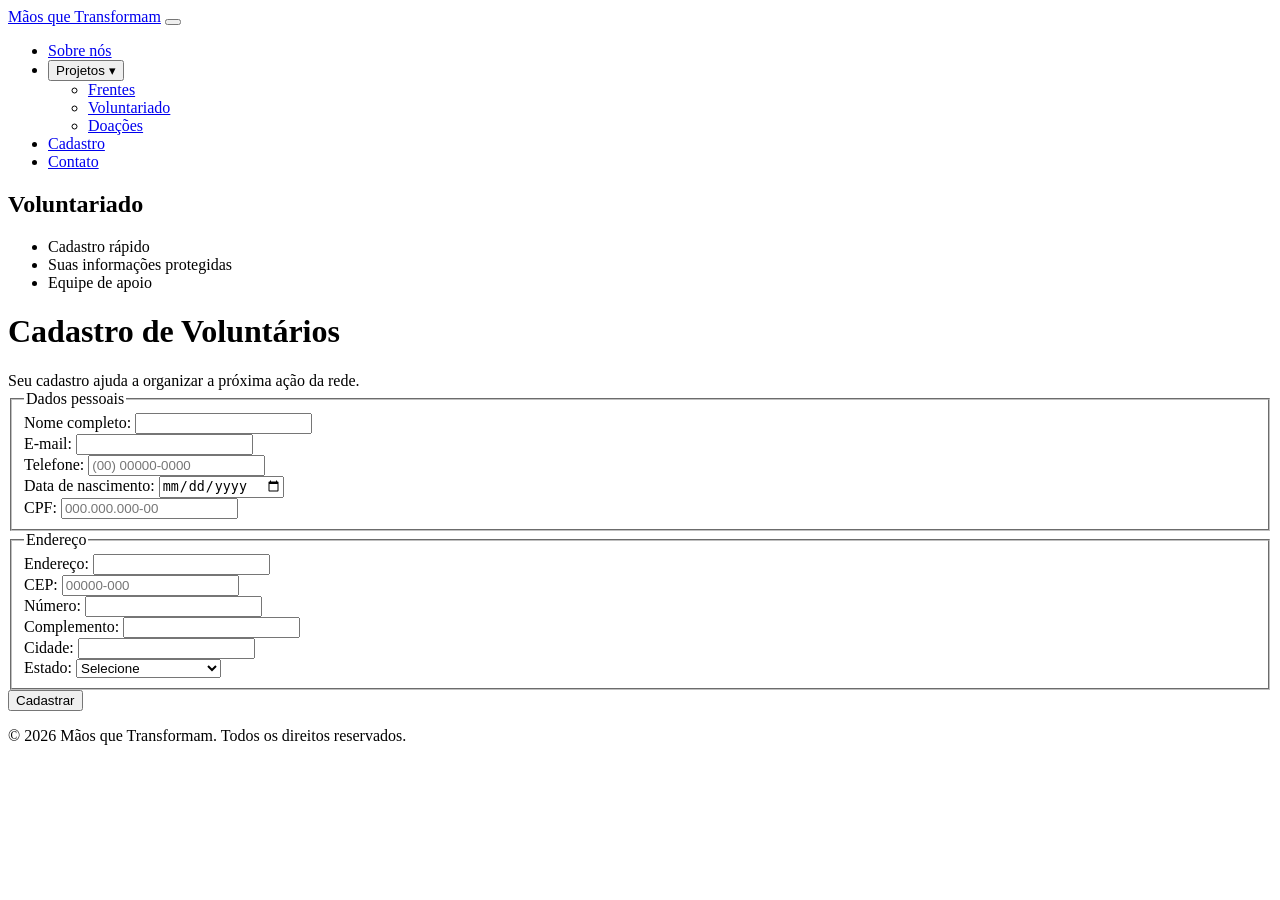
==== Desenvolvimento Front-End/Atividade prática 3/html/cadastro.html @ 722c33b4 "Update Atualizando conforme as atividades práticas são concluídas" ====
<!DOCTYPE html>
<html lang="pt-BR">
<head>
    <meta charset="UTF-8">
    <meta name="viewport" content="width=device-width, initial-scale=1.0">
    <title>Cadastro de Voluntários</title>
    <link rel="stylesheet" href="css/styles.css">
</head>
<body class="layout-sistema">
    <header class="menu-superior">
        <div class="container">
            <a class="marca link-animado" href="index.html">Mãos que Transformam</a>
            <button class="menu-toggle" type="button" aria-expanded="false" aria-controls="menu-principal" aria-label="Abrir menu">
                <span></span>
                <span></span>
                <span></span>
            </button>
            <nav class="nav-principal" aria-label="Navegação principal">
                <ul class="lista-menu" id="menu-principal">
                    <li><a class="link-animado" href="index.html#sobre">Sobre nós</a></li>
                    <li class="menu-dropdown">
                        <button class="dropdown-toggle" type="button" aria-expanded="false" aria-controls="submenu-projetos">
                            <span>Projetos</span>
                            <span class="caret">▾</span>
                        </button>
                        <ul class="submenu" id="submenu-projetos">
                            <li><a href="projetos.html#frentes">Frentes</a></li>
                            <li><a href="projetos.html#voluntariado">Voluntariado</a></li>
                            <li><a href="projetos.html#doacoes">Doações</a></li>
                        </ul>
                    </li>
                    <li><a class="link-animado" href="cadastro.html" aria-current="page">Cadastro</a></li>
                    <li><a class="link-animado" href="index.html#contato">Contato</a></li>
                </ul>
            </nav>
        </div>
    </header>

    <aside class="mural-avisos">
        <h2>Voluntariado</h2>
        <ul>
            <li>Cadastro rápido</li>
            <li>Suas informações protegidas</li>
            <li>Equipe de apoio</li>
        </ul>
    </aside>

    <main>
        <div class="formulario-container">
            <h1 class="titulo-boas-vindas">Cadastro de Voluntários</h1>
            <div class="alerta-sistema">Seu cadastro ajuda a organizar a próxima ação da rede.</div>

            <form action="#" method="POST">
                <fieldset>
                    <legend>Dados pessoais</legend>

                    <div class="grupo-campo">
                        <label for="nome_completo">Nome completo:</label>
                        <input class="input-moderno" type="text" id="nome_completo" name="nome_completo" autocomplete="name" required>
                    </div>

                    <div class="grupo-campo">
                        <label for="email">E-mail:</label>
                        <input class="input-moderno" type="email" id="email" name="email" autocomplete="email" required>
                    </div>

                    <div class="grupo-campo">
                        <label for="telefone">Telefone:</label>
                        <input
                            class="input-moderno"
                            type="tel"
                            id="telefone"
                            name="telefone"
                            autocomplete="tel"
                            placeholder="(00) 00000-0000"
                            pattern="\(\d{2}\)\s\d{4,5}-\d{4}"
                            title="Digite o telefone no formato (00) 00000-0000"
                            required>
                    </div>

                    <div class="grupo-campo">
                        <label for="data_nascimento">Data de nascimento:</label>
                        <input class="input-moderno" type="date" id="data_nascimento" name="data_nascimento" autocomplete="bday" required>
                    </div>

                    <div class="grupo-campo">
                        <label for="cpf">CPF:</label>
                        <input
                            class="input-moderno"
                            type="text"
                            id="cpf"
                            name="cpf"
                            inputmode="numeric"
                            placeholder="000.000.000-00"
                            maxlength="14"
                            pattern="[0-9]{3}\.[0-9]{3}\.[0-9]{3}-[0-9]{2}"
                            title="Digite o CPF no formato 000.000.000-00"
                            required>
                    </div>
                </fieldset>

                <fieldset>
                    <legend>Endereço</legend>

                    <div class="grupo-campo">
                        <label for="endereco">Endereço:</label>
                        <input class="input-moderno" type="text" id="endereco" name="endereco" required>
                    </div>

                    <div class="grupo-campo">
                        <label for="cep">CEP:</label>
                        <input
                            class="input-moderno"
                            type="text"
                            id="cep"
                            name="cep"
                            inputmode="numeric"
                            autocomplete="postal-code"
                            placeholder="00000-000"
                            pattern="\d{5}-\d{3}"
                            title="Digite o CEP no formato 00000-000"
                            required>
                    </div>

                    <div class="grupo-campo">
                        <label for="numero">Número:</label>
                        <input class="input-moderno" type="number" id="numero" name="numero" min="1" required>
                    </div>

                    <div class="grupo-campo">
                        <label for="complemento">Complemento:</label>
                        <input class="input-moderno" type="text" id="complemento" name="complemento" autocomplete="address-line2">
                    </div>

                    <div class="grupo-campo">
                        <label for="cidade">Cidade:</label>
                        <input class="input-moderno" type="text" id="cidade" name="cidade" autocomplete="address-level2" required>
                    </div>

                    <div class="grupo-campo">
                        <label for="estado">Estado:</label>
                        <select class="input-moderno" id="estado" name="estado" autocomplete="address-level1" required>
                            <option value="">Selecione</option>
                            <option value="AC">Acre</option>
                            <option value="AL">Alagoas</option>
                            <option value="AP">Amapá</option>
                            <option value="AM">Amazonas</option>
                            <option value="BA">Bahia</option>
                            <option value="CE">Ceará</option>
                            <option value="DF">Distrito Federal</option>
                            <option value="ES">Espírito Santo</option>
                            <option value="GO">Goiás</option>
                            <option value="MA">Maranhão</option>
                            <option value="MT">Mato Grosso</option>
                            <option value="MS">Mato Grosso do Sul</option>
                            <option value="MG">Minas Gerais</option>
                            <option value="PA">Pará</option>
                            <option value="PB">Paraíba</option>
                            <option value="PR">Paraná</option>
                            <option value="PE">Pernambuco</option>
                            <option value="PI">Piauí</option>
                            <option value="RJ">Rio de Janeiro</option>
                            <option value="RN">Rio Grande do Norte</option>
                            <option value="RS">Rio Grande do Sul</option>
                            <option value="RO">Rondônia</option>
                            <option value="RR">Roraima</option>
                            <option value="SC">Santa Catarina</option>
                            <option value="SP">São Paulo</option>
                            <option value="SE">Sergipe</option>
                            <option value="TO">Tocantins</option>
                        </select>
                    </div>
                </fieldset>

                <button class="botao-primario" type="submit">Cadastrar</button>
            </form>
        </div>
    </main>

    <footer class="rodape-responsivo">
        <div class="container">
            <p>&copy; 2026 Mãos que Transformam. Todos os direitos reservados.</p>
        </div>
    </footer>

    <script>
        const menuToggle = document.querySelector('.menu-toggle');
        const navPrincipal = document.querySelector('.nav-principal');
        const dropdowns = document.querySelectorAll('.menu-dropdown');

        if (menuToggle && navPrincipal) {
            menuToggle.addEventListener('click', function () {
                const isOpen = navPrincipal.classList.toggle('is-open');
                menuToggle.setAttribute('aria-expanded', String(isOpen));
            });
        }

        dropdowns.forEach(function (dropdown) {
            const button = dropdown.querySelector('.dropdown-toggle');
            if (!button) return;

            button.addEventListener('click', function () {
                const isOpen = dropdown.classList.toggle('is-open');
                button.setAttribute('aria-expanded', String(isOpen));
            });
        });

        document.addEventListener('click', function (event) {
            if (!event.target.closest('.menu-dropdown')) {
                dropdowns.forEach(function (dropdown) {
                    dropdown.classList.remove('is-open');
                    dropdown.querySelector('.dropdown-toggle')?.setAttribute('aria-expanded', 'false');
                });
            }
        });
    </script>
</body>
</html>
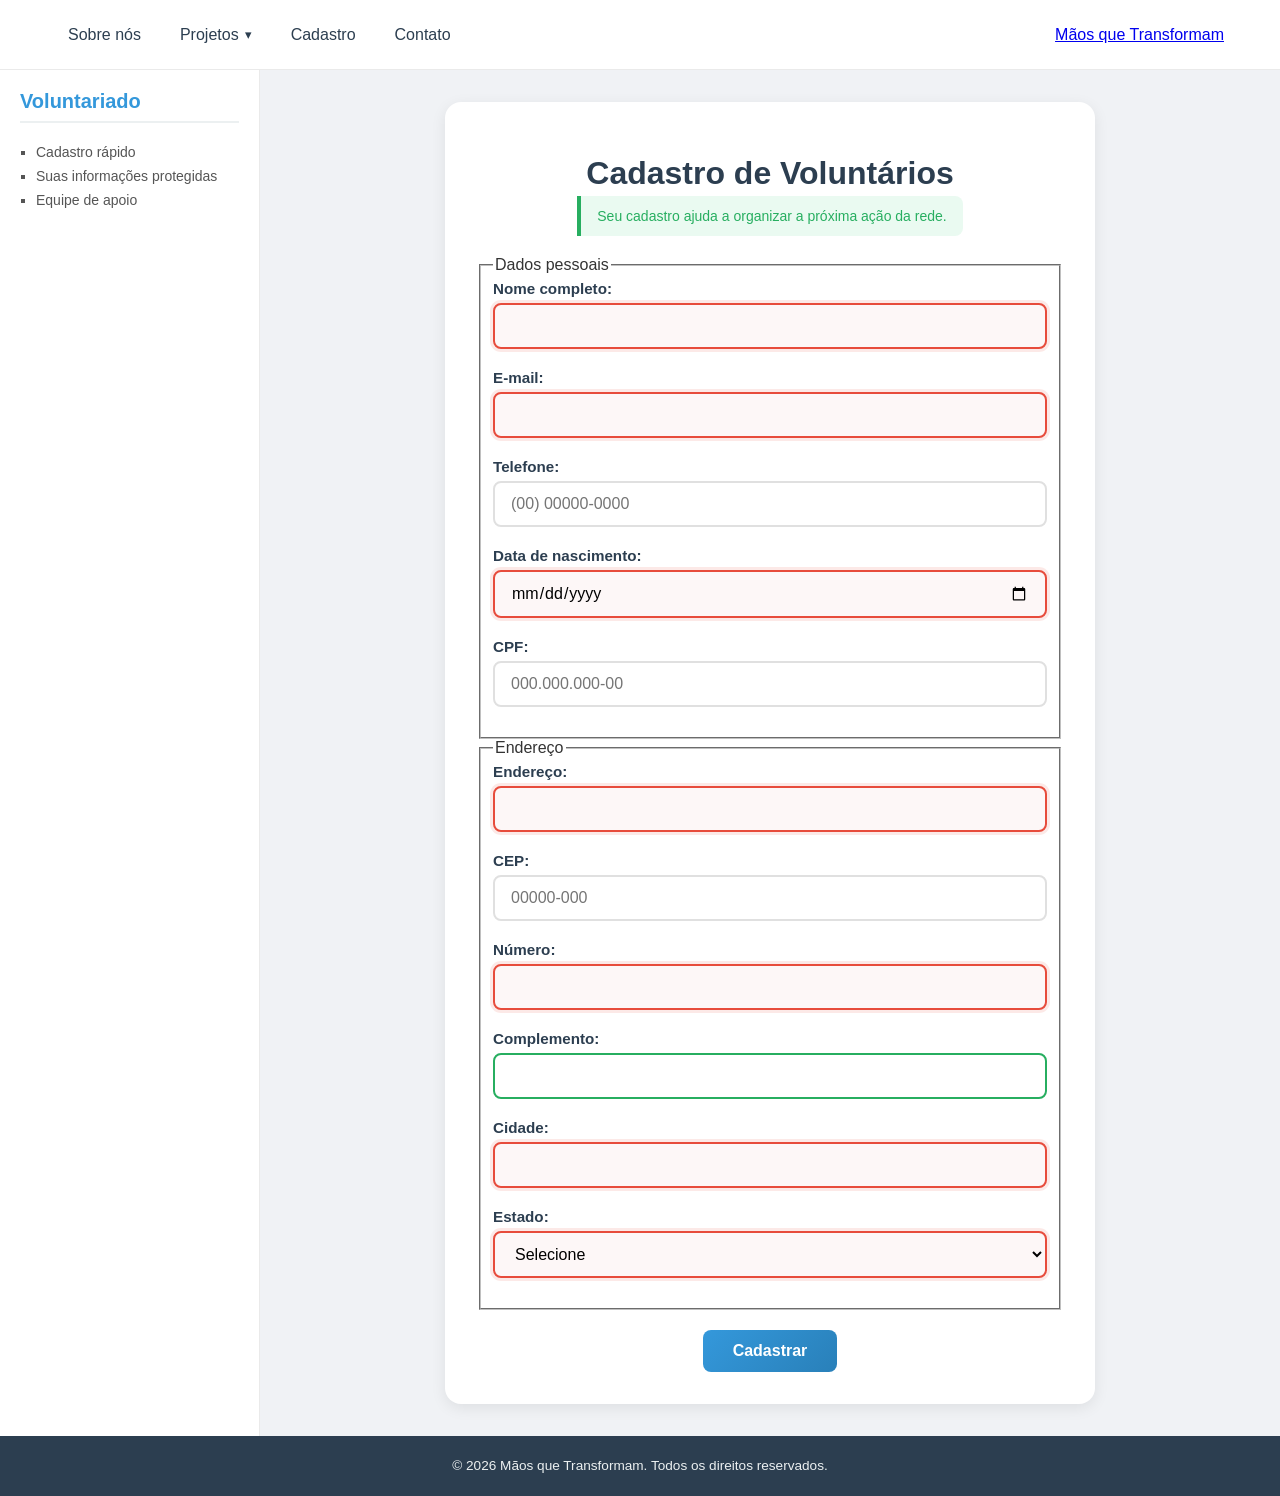
==== commit 3b632fb6: "att js adicionando o js" ====
--- a/Desenvolvimento Front-End/Atividade prática 3/html/cadastro.html
+++ b/Desenvolvimento Front-End/Atividade prática 3/html/cadastro.html
@@ -4,7 +4,7 @@
     <meta charset="UTF-8">
     <meta name="viewport" content="width=device-width, initial-scale=1.0">
     <title>Cadastro de Voluntários</title>
-    <link rel="stylesheet" href="css/styles.css">
+    <link rel="stylesheet" href="../css/styles.css">
 </head>
 <body class="layout-sistema">
     <header class="menu-superior">
@@ -183,7 +183,9 @@
         </div>
     </footer>
 
-    <script>
+    <script src="../js/script.js"></script>
+
+    <script type="application/json">
         const menuToggle = document.querySelector('.menu-toggle');
         const navPrincipal = document.querySelector('.nav-principal');
         const dropdowns = document.querySelectorAll('.menu-dropdown');
--- a/Desenvolvimento Front-End/Atividade prática 3/css/styles.css
+++ b/Desenvolvimento Front-End/Atividade prática 3/css/styles.css
@@ -0,0 +1,948 @@
+/* ==========================================================================
+   1. DESIGN SYSTEM: VARIÁVEIS CSS GLOBAIS (Cores, Tipografia e Espaçamentos)
+   ========================================================================== */
+:root {
+    /* Paleta de Cores Semântica */
+    --cor-primaria: #3498db;
+    --cor-primaria-hover: #2980b9;
+    --cor-secundaria: #2c3e50;
+    --cor-sucesso: #27ae60;
+    --cor-alerta: #e74c3c;
+    --cor-fundo: #f0f2f5;
+    --cor-superficie: #ffffff;
+    --cor-texto-principal: #333333;
+    --cor-texto-secundario: #666666;
+    --cor-borda: #eaeaea;
+
+    /* Tipografia Escalável */
+    --fonte-padrao: 'Segoe UI', Tahoma, Geneva, Verdana, sans-serif;
+    --fonte-tamanho-xs: 0.75rem;   /* 12px */
+    --fonte-tamanho-sm: 0.875rem;  /* 14px */
+    --fonte-tamanho-base: 1rem;     /* 16px */
+    --fonte-tamanho-lg: 1.25rem;   /* 20px */
+    --fonte-tamanho-xl: 1.75rem;   /* 28px */
+    --fonte-tamanho-2xl: 2rem;     /* 32px */
+
+    /* Espaçamentos Modulares (Escala 4px / 8px) */
+    --espacamento-xs: 4px;
+    --espacamento-sm: 8px;
+    --espacamento-padrao: 16px;
+    --espacamento-md: 20px;
+    --espacamento-lg: 24px;
+    --espacamento-xl: 32px;
+
+    /* Formas e Sombras */
+    --raio-borda: 8px;
+    --raio-borda-lg: 16px;
+    --sombra-suave: 0 4px 15px rgba(0, 0, 0, 0.08);
+
+    /* Dimensões Globais */
+    --largura-max-container: 1200px;
+}
+
+/* ==========================================================================
+   2. CONFIGURAÇÃO BASE
+   ========================================================================== */
+* {
+    box-sizing: border-box;
+}
+
+body {
+    font-family: var(--fonte-padrao);
+    background-color: var(--cor-fundo);
+    color: var(--cor-texto-principal);
+    margin: 0;
+    padding: 0;
+    overflow-y: scroll;
+}
+
+main {
+    display: block;
+    width: 100%;
+    padding-bottom: var(--espacamento-xl);
+}
+
+section.container {
+    position: relative;
+    margin: 20px auto;
+    padding: 24px 20px;
+    border-radius: var(--raio-borda-lg);
+    z-index: 1;
+}
+
+img {
+    max-width: 100%;
+    display: block;
+    height: auto;
+}
+
+figure {
+    margin: 0;
+    padding: 0;
+}
+
+figure img {
+    width: 100%;
+    border-radius: var(--raio-borda-lg);
+    box-shadow: var(--sombra-suave);
+}
+
+figure figcaption {
+    margin-top: var(--espacamento-sm);
+    color: var(--cor-texto-secundario);
+    font-size: var(--fonte-tamanho-sm);
+    text-align: center;
+}
+
+#sobre .grid-12 {
+    align-items: center;
+    gap: var(--espacamento-xl);
+}
+
+#sobre .col-12,
+#sobre .col-md-6,
+#sobre .col-lg-6 {
+    min-width: 0;
+}
+
+/* Tipografia */
+.titulo-boas-vindas {
+    color: var(--cor-secundaria);
+    font-size: var(--fonte-tamanho-2xl);
+    text-align: center;
+    margin-bottom: var(--espacamento-xs);
+}
+
+.texto-introducao {
+    color: var(--cor-texto-secundario);
+    font-size: var(--fonte-tamanho-base);
+    text-align: center;
+    margin-bottom: var(--espacamento-lg);
+}
+
+#sobre .col-lg-6:first-child,
+#sobre .col-md-6:first-child,
+#sobre .col-12:first-child {
+    display: flex;
+    flex-direction: column;
+    justify-content: center;
+    align-items: center;
+    text-align: center;
+}
+
+#sobre .botao-primario {
+    display: inline-flex;
+    justify-content: center;
+    align-items: center;
+    margin: 0 auto;
+}
+
+#voluntariado .botao-primario {
+    display: inline-flex;
+    justify-content: center;
+    align-items: center;
+    margin: 20px auto 0;
+    display: block;
+    width: fit-content;
+}
+
+/* Contentor Central Padronizado */
+.container {
+    width: 100%;
+    max-width: var(--largura-max-container);
+    margin-inline: auto;
+    padding-inline: var(--espacamento-padrao);
+}
+
+/* ==========================================================================
+   3. SISTEMA MACRO DE LAYOUT EM GRID (12 Colunas e 5 Breakpoints)
+   ========================================================================== */
+.grid-12 {
+    display: grid;
+    grid-template-columns: repeat(12, 1fr);
+    gap: var(--espacamento-md);
+    width: 100%;
+}
+
+/* Base Mobile First (< 480px) */
+.col-12, .col-sm-6, .col-md-4, .col-md-6, .col-lg-3, .col-lg-4, .col-lg-6, .col-lg-8, .col-xl-3, .col-xxl-2 {
+    grid-column: span 12;
+}
+
+/* 1. Mobile Paisagem / Smartphones Maiores (>= 480px) */
+@media (min-width: 480px) {
+    .col-sm-6 { grid-column: span 6; }
+    .grid-12 { gap: var(--espacamento-padrao); }
+}
+
+/* 2. Tablets em Modo Retrato (>= 768px) */
+@media (min-width: 768px) {
+    .col-md-3 { grid-column: span 3; }
+    .col-md-4 { grid-column: span 4; }
+    .col-md-6 { grid-column: span 6; }
+    .col-md-12 { grid-column: span 12; }
+}
+
+/* 3. Tablets em Paisagem / Laptops (>= 1024px) */
+@media (min-width: 1024px) {
+    .col-lg-3 { grid-column: span 3; }
+    .col-lg-4 { grid-column: span 4; }
+    .col-lg-6 { grid-column: span 6; }
+    .col-lg-8 { grid-column: span 8; }
+    .col-lg-12 { grid-column: span 12; }
+}
+
+/* 4. Desktops Padrão Full HD (>= 1200px) */
+@media (min-width: 1200px) {
+    .col-xl-3 { grid-column: span 3; }
+    .col-xl-4 { grid-column: span 4; }
+    .col-xl-6 { grid-column: span 6; }
+    .grid-12 { gap: var(--espacamento-lg); }
+}
+
+/* 5. Desktops Panorâmicos / Ecrãs Ultrawide (>= 1440px) */
+@media (min-width: 1440px) {
+    .col-xxl-2 { grid-column: span 2; }
+    .col-xxl-3 { grid-column: span 3; }
+    .col-xxl-4 { grid-column: span 4; }
+    .grid-12 { gap: var(--espacamento-xl); }
+}
+
+/* Layout Geral da Aplicação */
+.layout-sistema {
+    display: grid;
+    grid-template-areas: 
+        "header"
+        "sidebar"
+        "main"
+        "footer";
+    grid-template-columns: 1fr;
+    grid-template-rows: auto auto 1fr auto;
+    min-height: 100vh;
+}
+
+header { grid-area: header; }
+aside { 
+    grid-area: sidebar; 
+    background: var(--cor-superficie); 
+    border-bottom: 1px solid var(--cor-borda); 
+    padding: var(--espacamento-md); 
+}
+main { 
+    grid-area: main; 
+    padding: var(--espacamento-xl) var(--espacamento-md); 
+    display: block; 
+    width: 100%;
+}
+
+main > section {
+    width: 100%;
+    display: block;
+}
+
+footer { grid-area: footer; }
+
+/* Transição do Layout Geral para Desktop */
+@media (min-width: 1024px) {
+    .layout-sistema {
+        grid-template-areas: 
+            "header header"
+            "sidebar main"
+            "footer footer";
+        grid-template-columns: 260px 1fr;
+        grid-template-rows: 70px auto 60px;
+    }
+    aside {
+        border-bottom: none;
+        border-right: 1px solid var(--cor-borda);
+    }
+}
+
+/* ==========================================================================
+   4. FLEXBOX PARA ALINHAMENTOS E COMPONENTES INTERNOS
+   ========================================================================== */
+/* Menu Superior e Glassmorphism */
+.menu-superior {
+    background: rgba(255, 255, 255, 0.95);
+    backdrop-filter: blur(10px);
+    height: 100%;
+    min-height: 70px;
+    display: flex;
+    justify-content: space-between;
+    align-items: center;
+    padding: 0 var(--espacamento-md);
+    border-bottom: 1px solid var(--cor-borda);
+}
+
+.menu-superior .container {
+    display: flex;
+    justify-content: space-between;
+    align-items: center;
+    width: 100%;
+    position: relative;
+}
+
+.menu-superior nav {
+    order: 1;
+}
+
+.menu-superior .marca {
+    order: 2;
+    margin-left: auto;
+}
+
+.nav-principal {
+    display: flex;
+    align-items: center;
+}
+
+.menu-toggle {
+    display: none;
+    background: transparent;
+    border: none;
+    width: 44px;
+    height: 44px;
+    border-radius: 8px;
+    padding: 0;
+    cursor: pointer;
+    align-items: center;
+    justify-content: center;
+    flex-direction: column;
+    gap: 5px;
+    margin-left: auto;
+}
+
+.menu-toggle span {
+    display: block;
+    width: 22px;
+    height: 2px;
+    background: var(--cor-secundaria);
+    border-radius: 2px;
+    transition: transform 0.2s ease, opacity 0.2s ease;
+}
+
+.menu-toggle[aria-expanded="true"] span:nth-child(1) {
+    transform: translateY(7px) rotate(45deg);
+}
+
+.menu-toggle[aria-expanded="true"] span:nth-child(2) {
+    opacity: 0;
+}
+
+.menu-toggle[aria-expanded="true"] span:nth-child(3) {
+    transform: translateY(-7px) rotate(-45deg);
+}
+
+.lista-menu {
+    display: flex;
+    list-style: none;
+    margin: 0;
+    padding: 0;
+    gap: 15px;
+    align-items: center;
+    justify-content: flex-start;
+}
+
+.lista-menu > li {
+    position: relative;
+}
+
+.menu-dropdown {
+    position: relative;
+}
+
+.dropdown-toggle {
+    display: inline-flex;
+    align-items: center;
+    gap: 6px;
+    color: var(--cor-secundaria);
+    text-decoration: none;
+    font-weight: 500;
+    padding: var(--espacamento-sm) 12px;
+    border: none;
+    background: transparent;
+    cursor: pointer;
+    border-radius: 4px;
+    transition: color 0.3s ease;
+    font-family: inherit;
+    font-size: inherit;
+}
+
+.dropdown-toggle:hover,
+.dropdown-toggle:focus-visible {
+    color: var(--cor-primaria);
+    outline: none;
+}
+
+.caret {
+    font-size: 0.8rem;
+    transition: transform 0.2s ease;
+}
+
+.menu-dropdown.is-open .caret {
+    transform: rotate(180deg);
+}
+
+.submenu {
+    position: absolute;
+    top: calc(100% + 8px);
+    left: 0;
+    min-width: 180px;
+    list-style: none;
+    margin: 0;
+    padding: 10px 0;
+    background: var(--cor-superficie);
+    border: 1px solid var(--cor-borda);
+    border-radius: var(--raio-borda);
+    box-shadow: var(--sombra-suave);
+    display: none;
+    z-index: 20;
+}
+
+.menu-dropdown.is-open .submenu {
+    display: block;
+}
+
+.submenu a {
+    display: block;
+    padding: 10px 14px;
+    color: var(--cor-secundaria);
+    text-decoration: none;
+    font-size: var(--fonte-tamanho-sm);
+}
+
+.submenu a:hover,
+.submenu a:focus-visible {
+    background: rgba(52, 152, 219, 0.08);
+    color: var(--cor-primaria);
+    outline: none;
+}
+
+.lista-menu a {
+    color: var(--cor-secundaria);
+    text-decoration: none;
+    font-weight: 500;
+    padding: var(--espacamento-sm) 12px;
+    border-radius: 4px;
+    transition: color 0.3s ease;
+}
+
+/* Pseudo-elemento com Efeito de Sublinhado Animado */
+.link-animado {
+    position: relative;
+}
+
+.link-animado::after {
+    content: '';
+    position: absolute;
+    bottom: -2px;
+    left: 0;
+    width: 0;
+    height: 2px;
+    background-color: var(--cor-primaria);
+    transition: width 0.3s ease;
+}
+
+.link-animado:hover::after {
+    width: 100%;
+}
+
+.link-animado:hover {
+    color: var(--cor-primaria);
+}
+
+/* Mural de Avisos */
+.mural-avisos h2 {
+    color: var(--cor-primaria);
+    font-size: var(--fonte-tamanho-lg);
+    border-bottom: 2px solid #ecf0f1;
+    padding-bottom: var(--espacamento-sm);
+    margin-top: 0;
+}
+
+.mural-avisos ul {
+    padding-left: var(--espacamento-padrao);
+    margin-bottom: 0;
+}
+
+.mural-avisos ul li {
+    list-style-type: square;
+    color: #555;
+    font-size: var(--fonte-tamanho-sm);
+    padding: var(--espacamento-xs) 0;
+}
+
+/* Contentor do Formulário */
+.formulario-container {
+    background: var(--cor-superficie);
+    width: 100%;
+    max-width: 650px;
+    padding: var(--espacamento-xl);
+    border-radius: var(--raio-borda-lg);
+    box-shadow: var(--sombra-suave);
+    margin: 0 auto;
+}
+
+main .formulario-container {
+    display: flex;
+    flex-direction: column;
+    align-items: center;
+}
+
+main .formulario-container form {
+    width: 100%;
+}
+
+main .formulario-container .botao-primario {
+    display: block;
+    margin: 20px auto 0;
+}
+
+.grupo-campo {
+    margin-bottom: var(--espacamento-md);
+}
+
+.grupo-campo label {
+    display: block;
+    margin-bottom: 6px;
+    font-weight: 600;
+    color: var(--cor-secundaria);
+    font-size: 0.95rem;
+}
+
+/* Inputs com Estados Focus e Valid */
+.input-moderno {
+    width: 100%;
+    padding: 12px var(--espacamento-padrao);
+    border: 2px solid #e0e0e0;
+    border-radius: var(--raio-borda);
+    outline: none;
+    font-family: inherit;
+    font-size: var(--fonte-tamanho-base);
+    background-color: var(--cor-superficie);
+    transition: border-color 0.3s ease, box-shadow 0.3s ease, background-color 0.3s ease;
+}
+
+.input-moderno:hover {
+    border-color: #bdc3c7;
+}
+
+.input-moderno:focus {
+    border-color: var(--cor-primaria);
+    box-shadow: 0 0 0 4px rgba(52, 152, 219, 0.15);
+}
+
+.input-moderno:valid {
+    border-color: var(--cor-sucesso);
+}
+
+.input-moderno:not(:placeholder-shown):invalid {
+    border-color: var(--cor-alerta);
+    background-color: #fdf7f7;
+    box-shadow: 0 0 0 3px rgba(231, 76, 60, 0.12);
+}
+
+.input-moderno:disabled {
+    background-color: #e9ecef;
+    border-color: var(--cor-borda);
+    cursor: not-allowed;
+    opacity: 0.7;
+}
+
+/* Alertas */
+.alerta-sistema {
+    background-color: #eafaf1;
+    color: var(--cor-sucesso);
+    border-left: 4px solid var(--cor-sucesso);
+    padding: 12px var(--espacamento-padrao);
+    border-radius: 0 var(--raio-borda) var(--raio-borda) 0;
+    font-weight: 500;
+    font-size: var(--fonte-tamanho-sm);
+    margin-bottom: var(--espacamento-md);
+}
+
+#alerta-urgente {
+    background-color: #fdf2e9;
+    color: #d35400;
+    border-left-color: #e67e22;
+}
+
+/* Painel de Indicadores com Flexbox */
+.painel-indicadores {
+    display: flex;
+    flex-wrap: wrap;
+    justify-content: space-between;
+    gap: var(--espacamento-sm);
+    background-color: #f8f9fa;
+    padding: 15px;
+    border-radius: var(--raio-borda);
+    margin-top: 15px;
+}
+
+.indicador {
+    background: var(--cor-superficie);
+    padding: var(--espacamento-sm) 15px;
+    box-shadow: 0 2px 5px rgba(0, 0, 0, 0.04);
+    border-radius: 6px;
+    font-weight: 600;
+    font-size: 0.85rem;
+    color: var(--cor-secundaria);
+}
+
+/* Grid de Módulos / Cartões de Interface */
+.grid-modulos {
+    display: grid;
+    grid-template-columns: repeat(3, minmax(0, 1fr));
+    gap: 15px;
+    width: 100%;
+    align-items: stretch;
+}
+
+.grid-modulos .card,
+.card-componente {
+    display: flex;
+    flex-direction: column;
+    justify-content: space-between;
+    background-color: #fafbfc;
+    padding: var(--espacamento-padrao);
+    border: 1px solid #e1e4e8;
+    border-radius: var(--raio-borda);
+    text-align: center;
+    min-height: 220px;
+    gap: 12px;
+}
+
+.grid-modulos .card .badge {
+    align-self: flex-start;
+    margin-bottom: 0;
+}
+
+.grid-modulos .card p {
+    margin: 0;
+}
+
+.grid-modulos .card .alerta {
+    width: 100%;
+    margin-top: 0;
+    margin-bottom: 0;
+    padding: 8px 10px;
+    font-size: 0.75rem;
+    justify-content: center;
+    text-align: center;
+}
+
+@media (max-width: 767px) {
+    .grid-modulos {
+        grid-template-columns: 1fr;
+    }
+
+    .menu-toggle {
+        display: inline-flex;
+    }
+
+    .nav-principal {
+        width: 100%;
+    }
+
+    .lista-menu {
+        position: absolute;
+        top: calc(100% + 12px);
+        left: 0;
+        right: 0;
+        flex-direction: column;
+        align-items: stretch;
+        background: rgba(255, 255, 255, 0.98);
+        border: 1px solid var(--cor-borda);
+        border-radius: var(--raio-borda);
+        box-shadow: var(--sombra-suave);
+        padding: 10px 12px;
+        gap: 8px;
+        display: none;
+    }
+
+    .nav-principal.is-open .lista-menu {
+        display: flex;
+    }
+
+    .lista-menu > li,
+    .dropdown-toggle,
+    .submenu a {
+        width: 100%;
+    }
+
+    .lista-menu a,
+    .dropdown-toggle {
+        padding: 10px 12px;
+        display: flex;
+        justify-content: space-between;
+        align-items: center;
+        border-radius: 8px;
+    }
+
+    .submenu {
+        position: static;
+        min-width: auto;
+        box-shadow: none;
+        border: none;
+        background: transparent;
+        padding: 0 0 0 12px;
+        margin-top: 6px;
+    }
+
+    .submenu a {
+        padding-left: 0;
+    }
+}
+
+.link-documento {
+    color: var(--cor-primaria);
+    text-decoration: none;
+    font-weight: 500;
+    font-size: var(--fonte-tamanho-sm);
+    transition: color 0.3s ease;
+}
+
+.link-documento:hover {
+    color: var(--cor-secundaria);
+    text-decoration: underline;
+}
+
+/* Alinhamento Centralizado */
+.container-centralizado {
+    display: flex;
+    justify-content: center;
+    align-items: center;
+    height: 70px;
+    background-color: #f1f3f5;
+    border-radius: var(--raio-borda);
+}
+
+.caixa-login {
+    font-size: var(--fonte-tamanho-sm);
+    font-weight: 600;
+    color: #495057;
+}
+
+/* Botão Primário */
+.botao-primario {
+    background: linear-gradient(135deg, var(--cor-primaria) 0%, var(--cor-primaria-hover) 100%);
+    color: var(--cor-superficie);
+    border: none;
+    padding: 12px 30px;
+    border-radius: var(--raio-borda);
+    font-weight: 600;
+    font-size: var(--fonte-tamanho-base);
+    cursor: pointer;
+    transition: transform 0.2s ease, box-shadow 0.2s ease, background 0.2s ease, opacity 0.2s ease;
+}
+
+.botao-primario:hover {
+    transform: translateY(-2px);
+    box-shadow: 0 6px 20px rgba(52, 152, 219, 0.4);
+    background: linear-gradient(135deg, var(--cor-primaria-hover) 0%, #1f618d 100%);
+}
+
+.botao-primario:focus-visible {
+    outline: 3px solid var(--cor-primaria);
+    outline-offset: 3px;
+}
+
+.botao-primario:active {
+    transform: translateY(0);
+    box-shadow: 0 2px 8px rgba(52, 152, 219, 0.3);
+}
+
+.botao-primario:disabled {
+    background: #bdc3c7;
+    color: #7f8c8d;
+    cursor: not-allowed;
+    transform: none;
+    box-shadow: none;
+    opacity: 0.65;
+}
+
+/* Rodapé Responsivo */
+.rodape-responsivo {
+    display: flex;
+    flex-direction: column;
+    gap: var(--espacamento-sm);
+    text-align: center;
+    padding: 15px;
+    background-color: var(--cor-secundaria);
+    color: #ecf0f1;
+    font-size: 0.85rem;
+    height: 100%;
+}
+
+@media (min-width: 768px) {
+    .rodape-responsivo {
+        flex-direction: row;
+        justify-content: space-around;
+        align-items: center;
+    }
+}
+
+/* ==========================================================================
+   COMPONENTES DE FEEDBACK SEMÂNTICO (Badges, Alertas, Toast e Modal)
+   ========================================================================== */
+
+/* --- Badges / Etiquetas de Categorização --- */
+.badge {
+    display: inline-block;
+    padding: var(--espacamento-xs) var(--espacamento-sm);
+    font-size: var(--fonte-tamanho-xs);
+    font-weight: 600;
+    line-height: 1;
+    border-radius: 12px;
+    text-align: center;
+    white-space: nowrap;
+    vertical-align: baseline;
+}
+.badge-primario {
+    background-color: #ebf5fb;
+    color: var(--cor-primaria);
+    border: 1px solid #aed6f1;
+}
+.badge-sucesso {
+    background-color: #eafaf1;
+    color: var(--cor-sucesso);
+    border: 1px solid #a9dfbf;
+}
+.badge-alerta {
+    background-color: #fde8e7;
+    color: var(--cor-alerta);
+    border: 1px solid #f5b7b1;
+}
+
+/* --- Caixas de Alerta Contextuais --- */
+.alerta {
+    padding: 12px var(--espacamento-padrao);
+    border-radius: 0 var(--raio-borda) var(--raio-borda) 0;
+    font-size: var(--fonte-tamanho-sm);
+    margin-bottom: var(--espacamento-md);
+    display: flex;
+    align-items: center;
+    gap: var(--espacamento-sm);
+}
+.alerta-sucesso {
+    background-color: #eafaf1;
+    color: var(--cor-sucesso);
+    border-left: 4px solid var(--cor-sucesso);
+}
+.alerta-erro {
+    background-color: #fde8e7;
+    color: var(--cor-alerta);
+    border-left: 4px solid var(--cor-alerta);
+}
+.alerta-aviso {
+    background-color: #fdf2e9;
+    color: #d35400;
+    border-left-color: #e67e22;
+    border-left-width: 4px;
+    border-left-style: solid;
+}
+
+/* --- Toast Notification (Não obstrutivo) --- */
+.toast-container {
+    position: fixed;
+    bottom: 24px;
+    right: 24px;
+    z-index: 1100;
+    display: flex;
+    flex-direction: column;
+    gap: 10px;
+    opacity: 0;
+    visibility: hidden;
+    pointer-events: none;
+    transition: opacity 0.2s ease, visibility 0.2s ease;
+}
+.toast-container.is-visible {
+    opacity: 1;
+    visibility: visible;
+    pointer-events: auto;
+}
+.toast {
+    display: flex;
+    align-items: center;
+    justify-content: space-between;
+    background: var(--cor-superficie);
+    color: var(--cor-texto-principal);
+    border-left: 5px solid var(--cor-primaria);
+    padding: var(--espacamento-padrao) var(--espacamento-md);
+    border-radius: var(--raio-borda);
+    box-shadow: 0 4px 16px rgba(0, 0, 0, 0.15);
+    min-width: 280px;
+    animation: slideInToast 0.3s ease;
+}
+.toast-sucesso { border-left-color: var(--cor-sucesso); }
+@keyframes slideInToast {
+    from { transform: translateX(100%); opacity: 0; }
+    to { transform: translateX(0); opacity: 1; }
+}
+
+/* --- Modal Semântico de Informação --- */
+.modal-overlay {
+    position: fixed;
+    top: 0;
+    left: 0;
+    width: 100%;
+    height: 100%;
+    background: rgba(0, 0, 0, 0.5);
+    backdrop-filter: blur(4px);
+    display: flex;
+    justify-content: center;
+    align-items: center;
+    z-index: 9999;
+    padding: var(--espacamento-md);
+    opacity: 0;
+    visibility: hidden;
+    pointer-events: none;
+    transition: opacity 0.2s ease, visibility 0.2s ease;
+}
+.modal-overlay.is-visible {
+    opacity: 1;
+    visibility: visible;
+    pointer-events: auto;
+}
+.modal-conteudo {
+    background: var(--cor-superficie);
+    border-radius: var(--raio-borda-lg);
+    box-shadow: 0 10px 30px rgba(0, 0, 0, 0.2);
+    width: 100%;
+    max-width: 500px;
+    padding: var(--espacamento-xl);
+}
+
+.modal-cabecalho {
+    display: flex;
+    justify-content: space-between;
+    align-items: center;
+    border-bottom: 1px solid var(--cor-borda);
+    padding-bottom: var(--espacamento-sm);
+    margin-bottom: var(--espacamento-md);
+}
+.modal-fechar {
+    background: none;
+    border: none;
+    font-size: 1.25rem;
+    cursor: pointer;
+    color: var(--cor-texto-secundario);
+}
+.modal-rodape {
+    display: flex;
+    justify-content: flex-end;
+    gap: var(--espacamento-sm);
+    margin-top: var(--espacamento-lg);
+}
+
+.apoiar-trigger {
+    margin-top: 0;
+    display: inline-flex;
+    justify-content: center;
+    align-items: center;
+    text-decoration: none;
+    width: fit-content;
+    align-self: center;
+    margin-bottom: 0;
+}
+
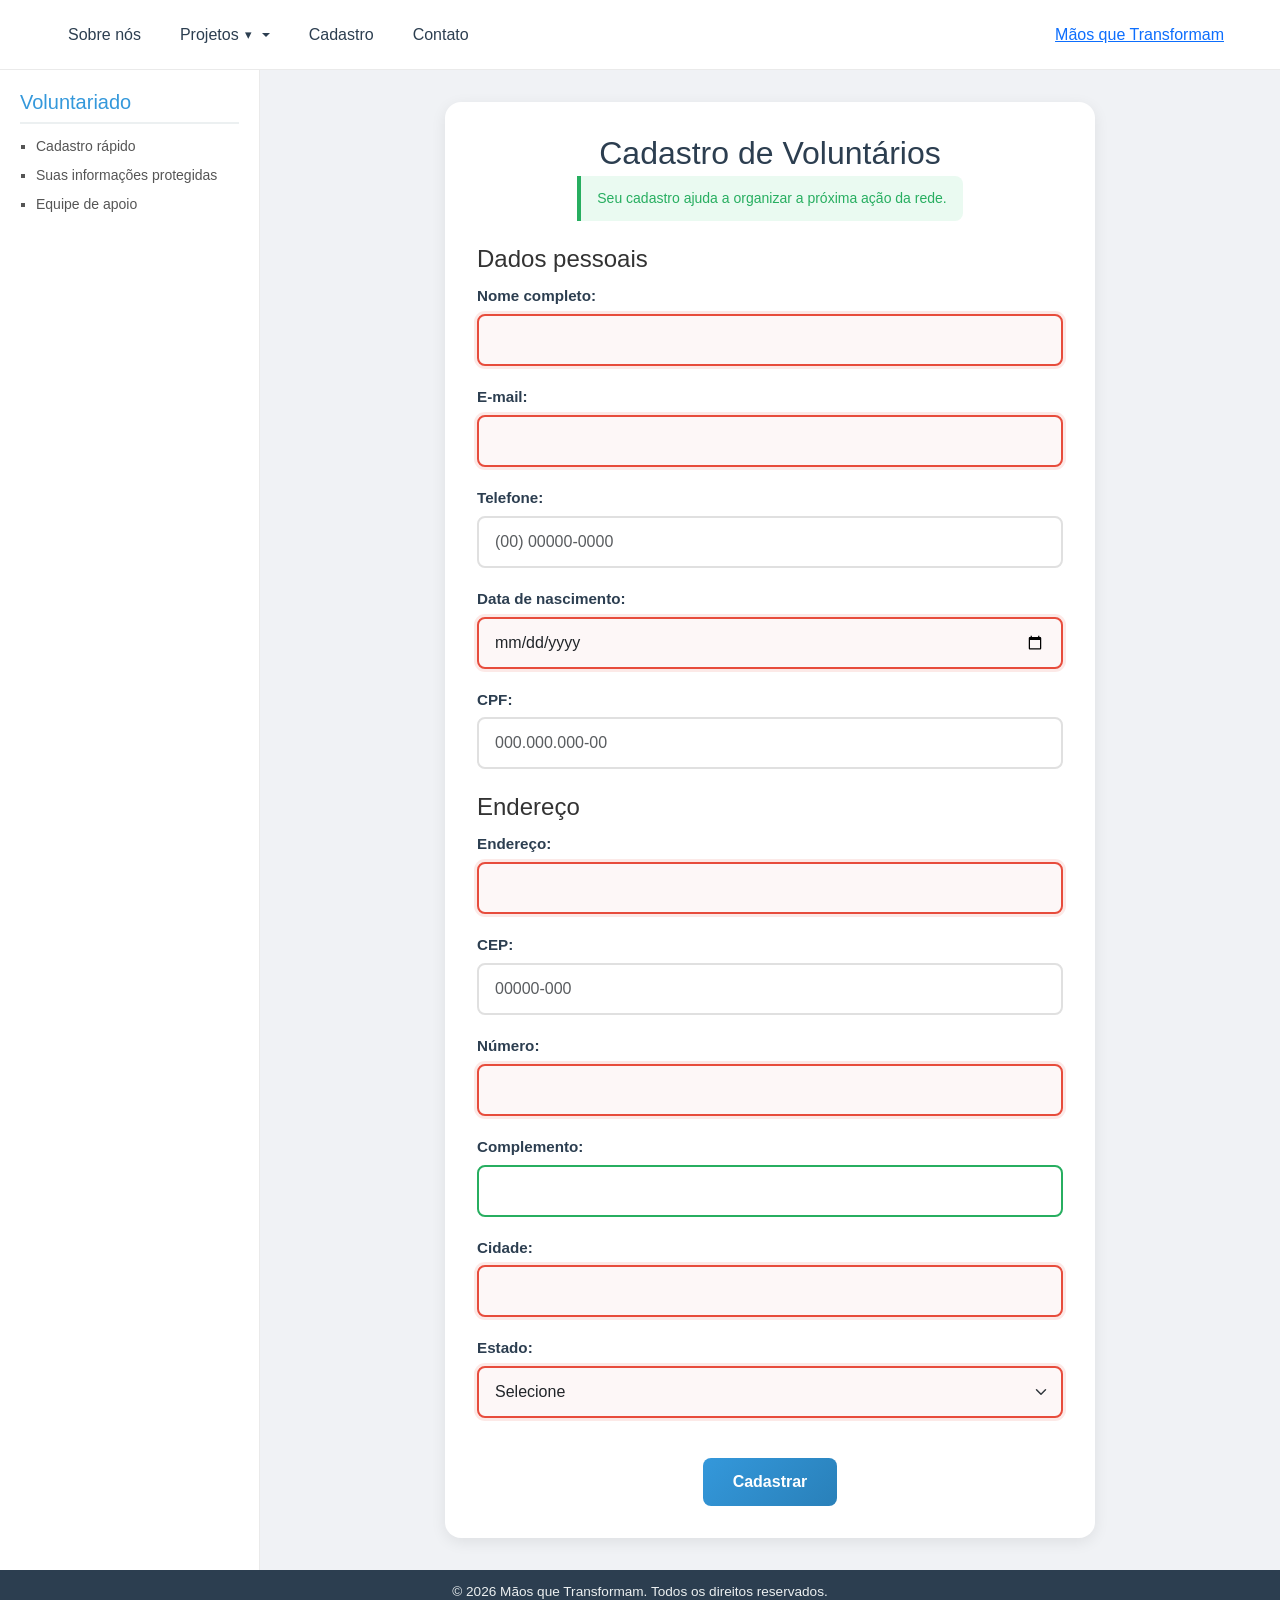
==== commit 8899cd5b: "Modularize frontend JS and load Bootstrap Replaced the single `script.js` with a modular structure (" ====
--- a/Desenvolvimento Front-End/Atividade prática 3/html/cadastro.html
+++ b/Desenvolvimento Front-End/Atividade prática 3/html/cadastro.html
@@ -4,6 +4,7 @@
     <meta charset="UTF-8">
     <meta name="viewport" content="width=device-width, initial-scale=1.0">
     <title>Cadastro de Voluntários</title>
+    <link href="https://cdn.jsdelivr.net/npm/bootstrap@5.3.3/dist/css/bootstrap.min.css" rel="stylesheet">
     <link rel="stylesheet" href="../css/styles.css">
 </head>
 <body class="layout-sistema">
@@ -67,7 +68,7 @@
                     <div class="grupo-campo">
                         <label for="telefone">Telefone:</label>
                         <input
-                            class="input-moderno"
+                            class="input-moderno form-control"
                             type="tel"
                             id="telefone"
                             name="telefone"
@@ -80,13 +81,13 @@
 
                     <div class="grupo-campo">
                         <label for="data_nascimento">Data de nascimento:</label>
-                        <input class="input-moderno" type="date" id="data_nascimento" name="data_nascimento" autocomplete="bday" required>
+                        <input class="input-moderno form-control" type="date" id="data_nascimento" name="data_nascimento" autocomplete="bday" required>
                     </div>
 
                     <div class="grupo-campo">
                         <label for="cpf">CPF:</label>
                         <input
-                            class="input-moderno"
+                            class="input-moderno form-control"
                             type="text"
                             id="cpf"
                             name="cpf"
@@ -104,13 +105,13 @@
 
                     <div class="grupo-campo">
                         <label for="endereco">Endereço:</label>
-                        <input class="input-moderno" type="text" id="endereco" name="endereco" required>
+                        <input class="input-moderno form-control" type="text" id="endereco" name="endereco" required>
                     </div>
 
                     <div class="grupo-campo">
                         <label for="cep">CEP:</label>
                         <input
-                            class="input-moderno"
+                            class="input-moderno form-control"
                             type="text"
                             id="cep"
                             name="cep"
@@ -124,22 +125,22 @@
 
                     <div class="grupo-campo">
                         <label for="numero">Número:</label>
-                        <input class="input-moderno" type="number" id="numero" name="numero" min="1" required>
+                        <input class="input-moderno form-control" type="number" id="numero" name="numero" min="1" required>
                     </div>
 
                     <div class="grupo-campo">
                         <label for="complemento">Complemento:</label>
-                        <input class="input-moderno" type="text" id="complemento" name="complemento" autocomplete="address-line2">
+                        <input class="input-moderno form-control" type="text" id="complemento" name="complemento" autocomplete="address-line2">
                     </div>
 
                     <div class="grupo-campo">
                         <label for="cidade">Cidade:</label>
-                        <input class="input-moderno" type="text" id="cidade" name="cidade" autocomplete="address-level2" required>
+                        <input class="input-moderno form-control" type="text" id="cidade" name="cidade" autocomplete="address-level2" required>
                     </div>
 
                     <div class="grupo-campo">
                         <label for="estado">Estado:</label>
-                        <select class="input-moderno" id="estado" name="estado" autocomplete="address-level1" required>
+                        <select class="input-moderno form-select" id="estado" name="estado" autocomplete="address-level1" required>
                             <option value="">Selecione</option>
                             <option value="AC">Acre</option>
                             <option value="AL">Alagoas</option>
@@ -172,7 +173,7 @@
                     </div>
                 </fieldset>
 
-                <button class="botao-primario" type="submit">Cadastrar</button>
+                <button class="botao-primario btn btn-primary" type="submit">Cadastrar</button>
             </form>
         </div>
     </main>
@@ -183,7 +184,8 @@
         </div>
     </footer>
 
-    <script src="../js/script.js"></script>
+    <script src="https://cdn.jsdelivr.net/npm/bootstrap@5.3.3/dist/js/bootstrap.bundle.min.js"></script>
+    <script type="module" src="../js/main.js"></script>
 
     <script type="application/json">
         const menuToggle = document.querySelector('.menu-toggle');
